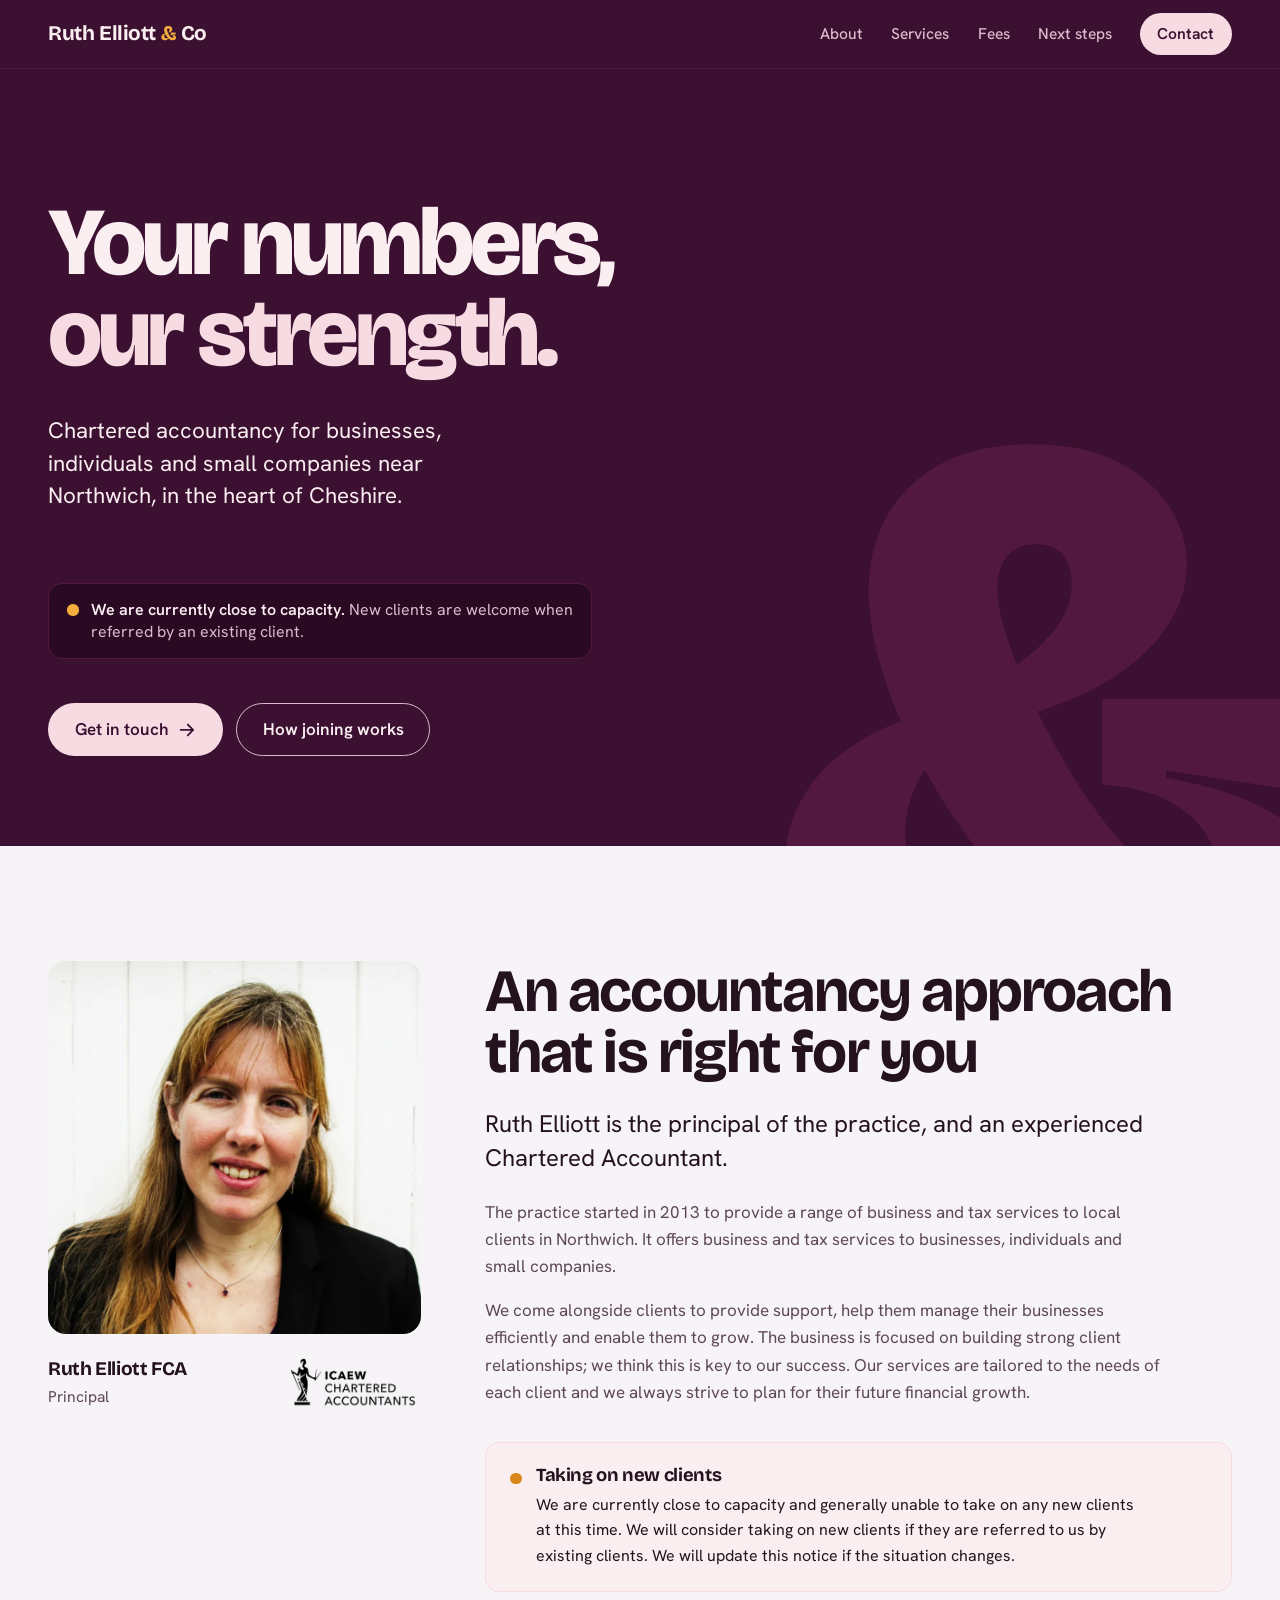
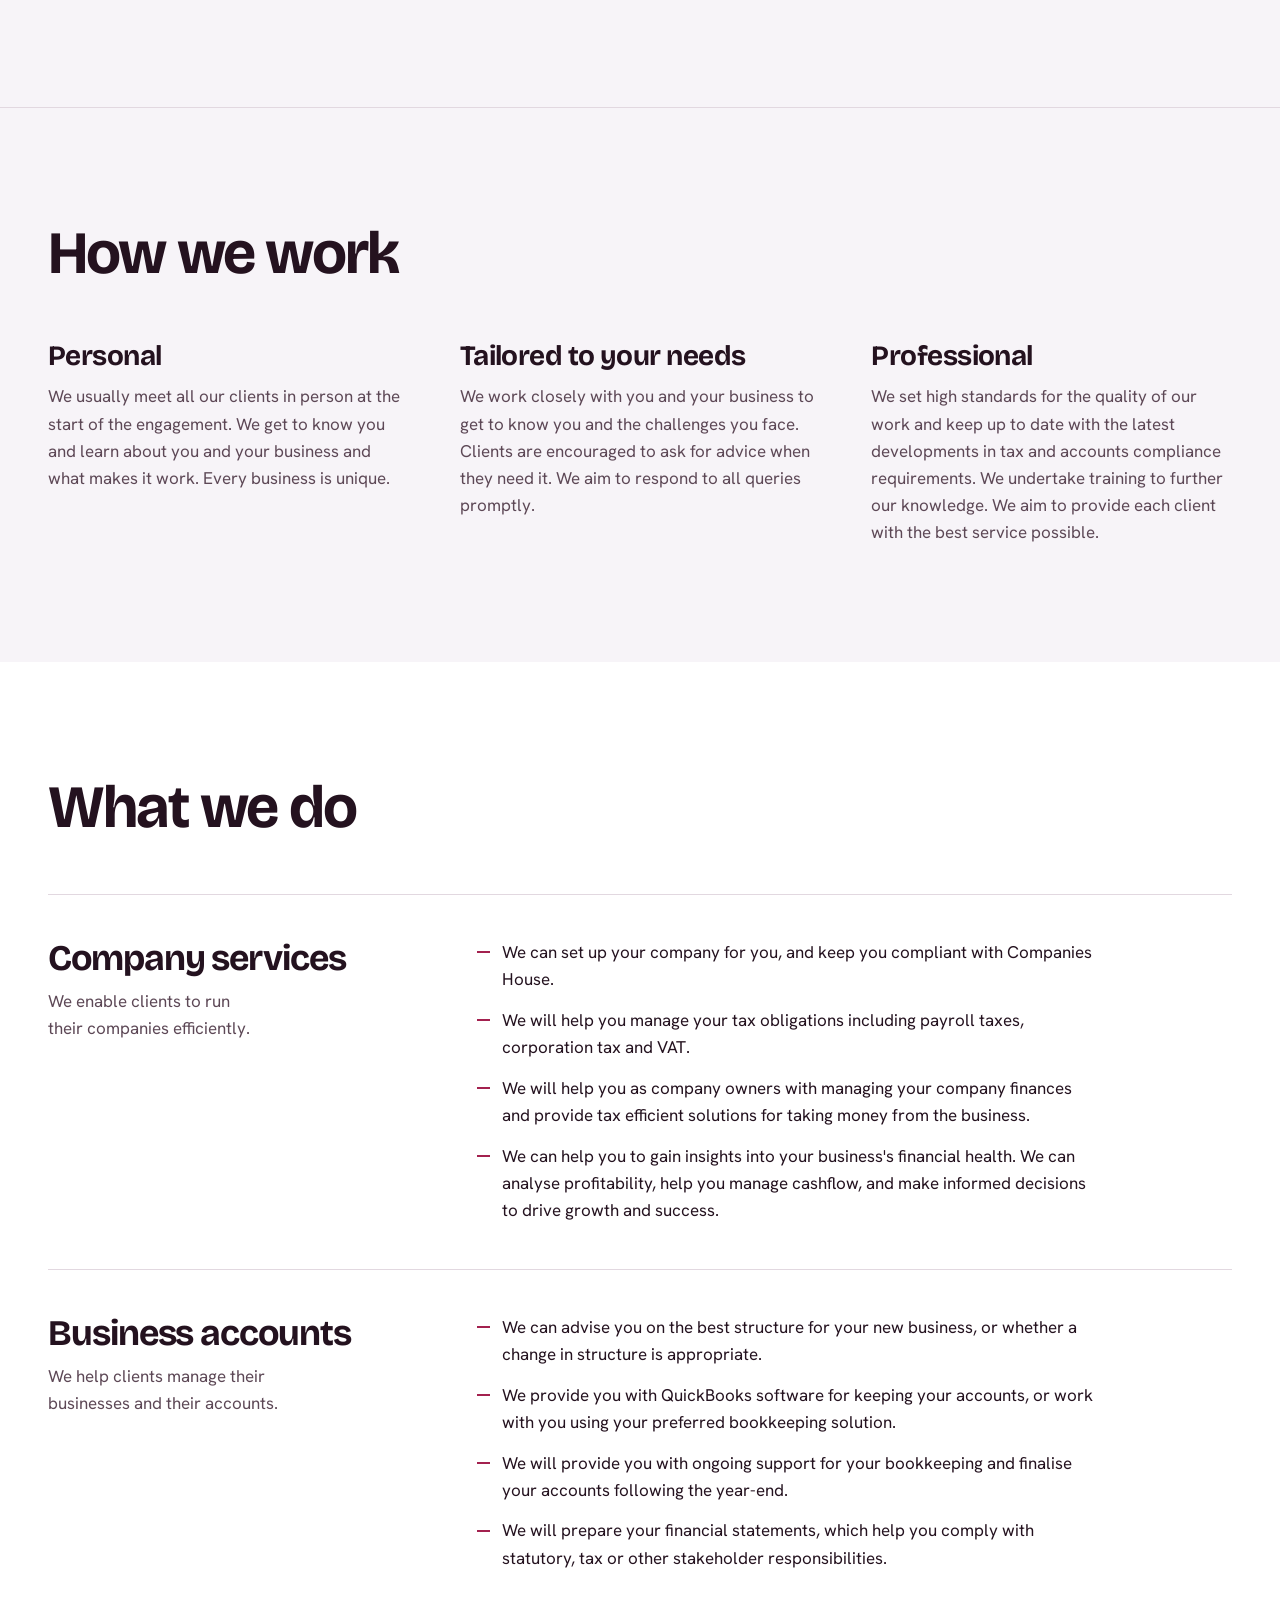
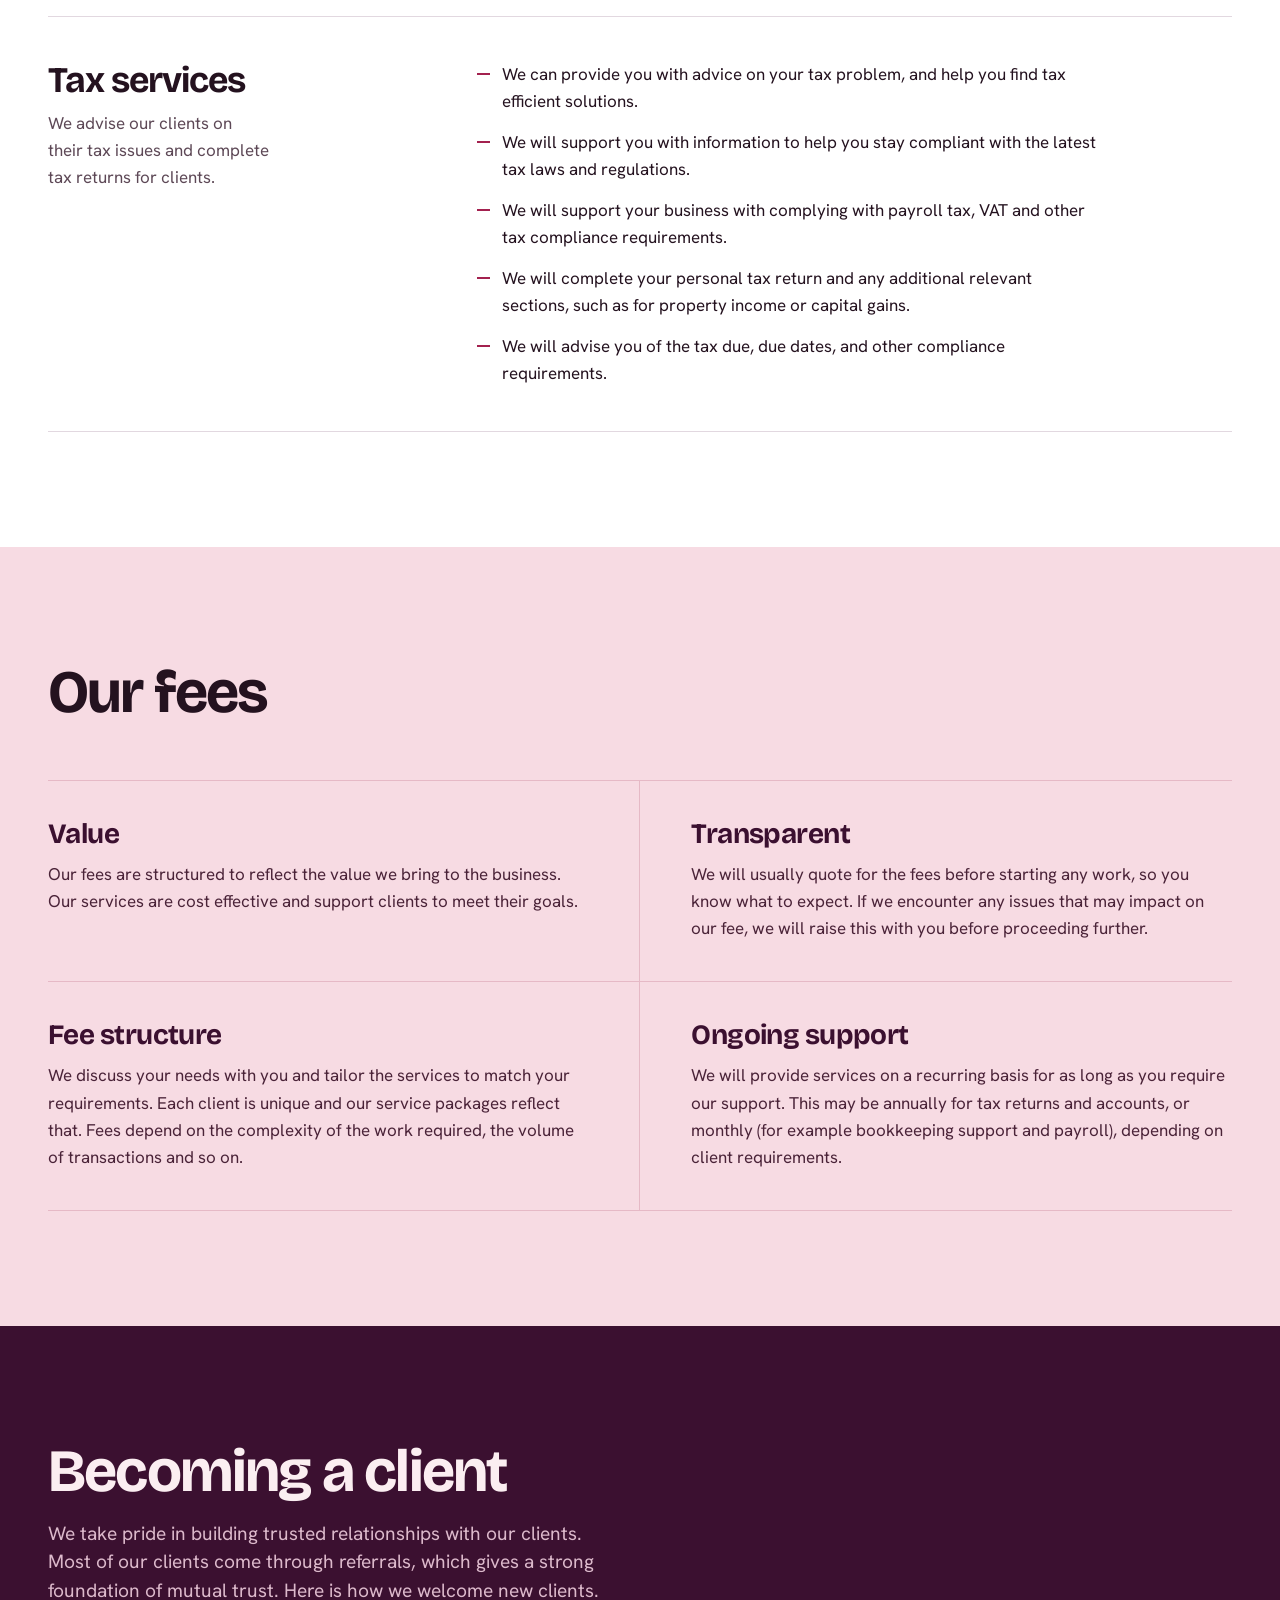
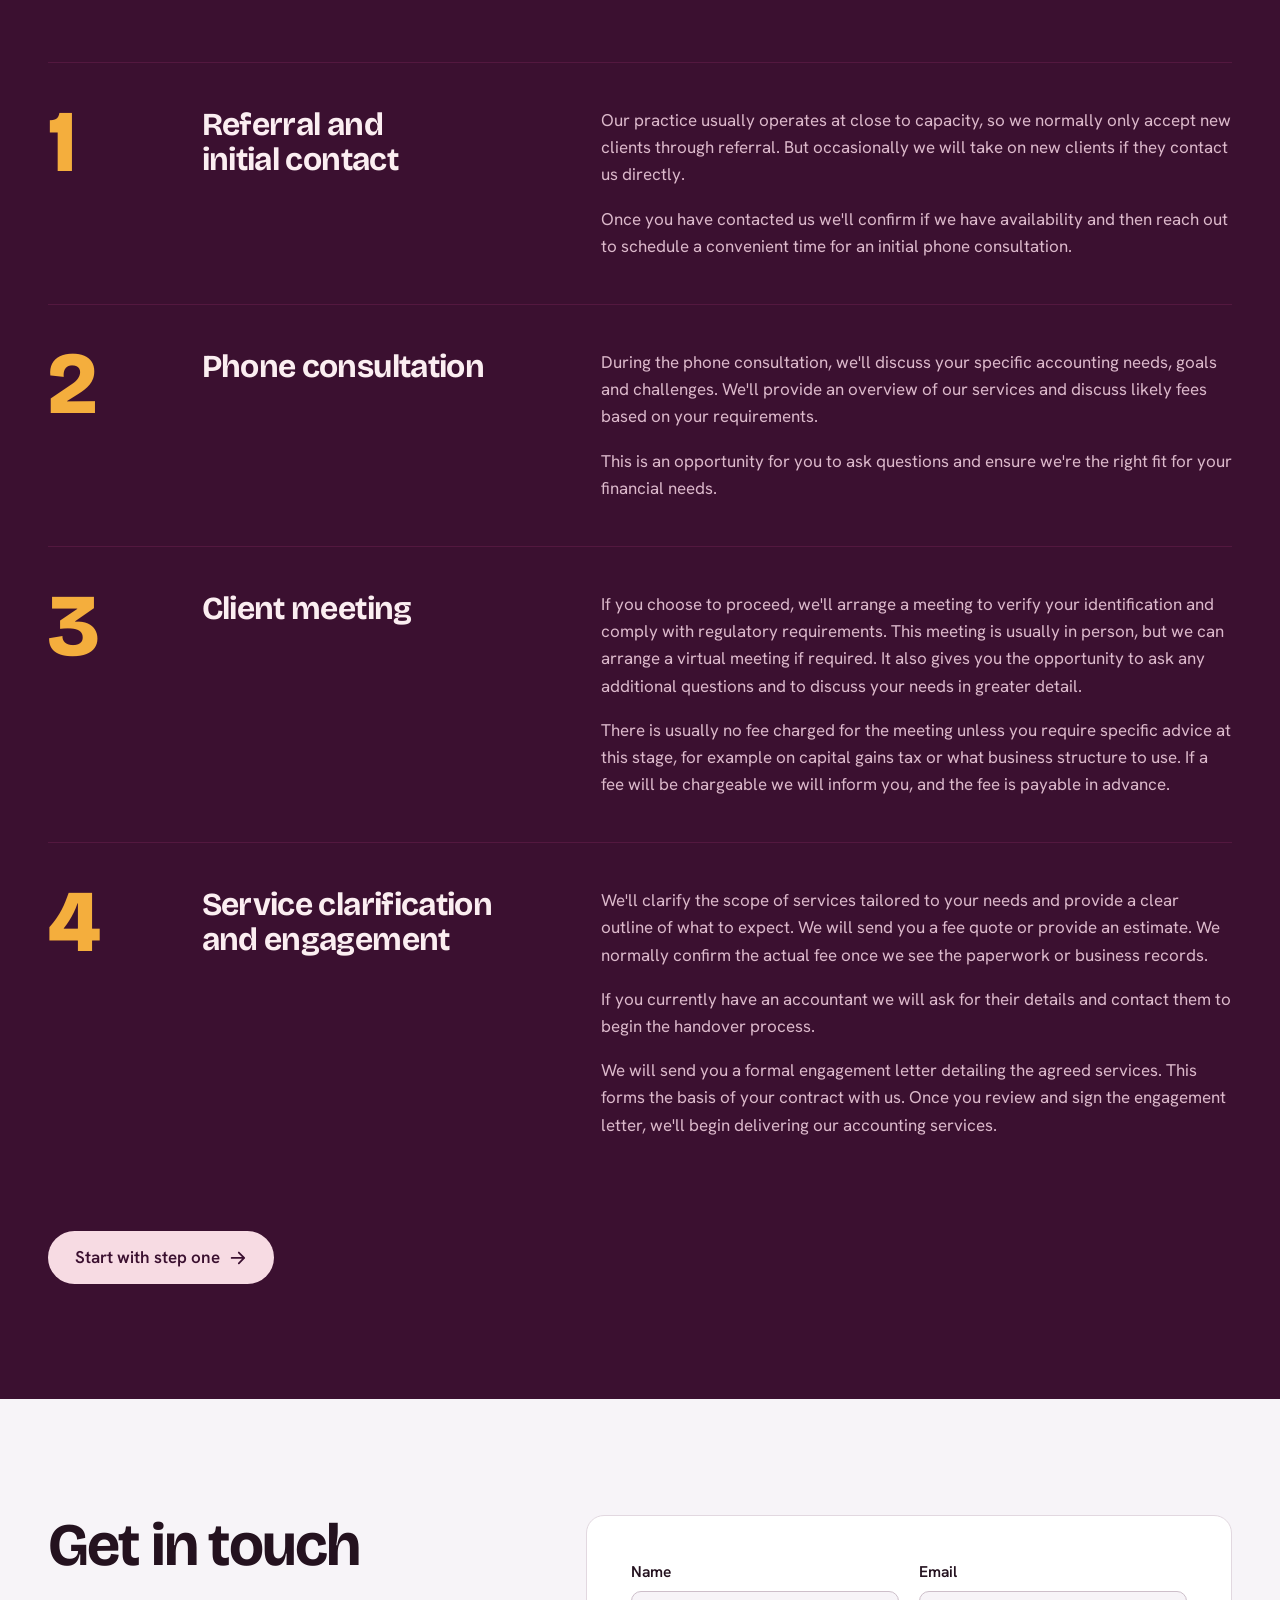
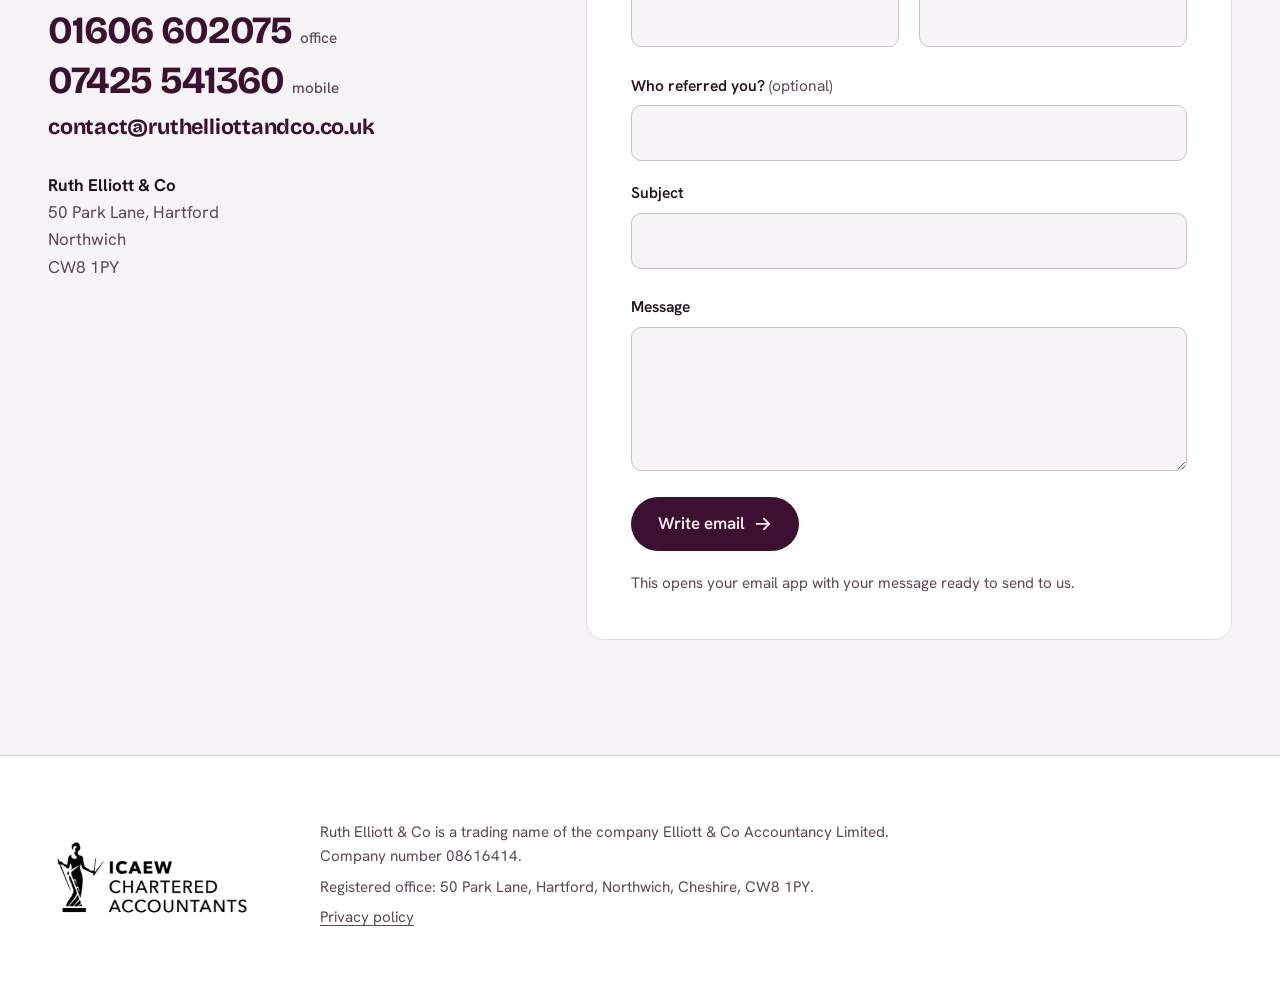
==== index.html @ 99250c60 "Ruth Elliott & Co site redesign preview Co-Authored-By: Claude Fable 5.2 <noreply@anthropic.com>" ====
<!doctype html>
<html lang="en-GB">
<head>
  <meta charset="utf-8">
  <meta name="viewport" content="width=device-width, initial-scale=1">
  <title>Ruth Elliott &amp; Co | Chartered Accountants, Northwich, Cheshire</title>
  <meta name="description" content="Ruth Elliott & Co is a chartered accountancy practice near Northwich, Cheshire, offering business and tax services to businesses, individuals and small companies. New clients by referral.">
  <meta name="theme-color" content="#3b1030">
  <!-- Preview only: remove this line when the site goes live on Ruth's own domain -->
  <meta name="robots" content="noindex, nofollow">
  <link rel="preconnect" href="https://fonts.googleapis.com">
  <link rel="preconnect" href="https://fonts.gstatic.com" crossorigin>
  <link href="https://fonts.googleapis.com/css2?family=Bricolage+Grotesque:opsz,wght@12..96,600..800&family=Hanken+Grotesk:wght@400;500;600&display=swap" rel="stylesheet">
  <link rel="stylesheet" href="styles.css">
  <script>document.documentElement.classList.add('js')</script>
</head>
<body>
<!--
THESIS: A calm, current professional site whose character is type and one colour. The ampersand in "Ruth Elliott & Co" is the mark: Ruth alongside the client. Refuses the navy stock-photo accountant template and its icon cards.
OWN-WORLD: Damson fields (#3b1030) owning whole regions, blush (#f7dbe3) and lilac-white grounds, amber only for the capacity status and step numerals. Bricolage Grotesque display set tight and large, Hanken Grotesk body, hairline rules, pill buttons, no cards.
STORY: A referred visitor sees a real, qualified person, learns the practice is near capacity and takes referrals, understands services, fees and the four joining steps, then gets in touch.
FIRST VIEWPORT: Full-bleed damson. "Your numbers, our strength." at up to 6rem top-left, a giant tonal ampersand bleeding off bottom-right, one-line description, amber-dot capacity status, then "Get in touch" and "How joining works".
FORM: User-pinned steer ("too conceptual": clean, calm, modern) overrides the roll; seed key a0536b88.
FINISH: unreviewed and undocumented is unfinished; this build ends with the finish review, the verdict, and DESIGN.md
-->
<a class="skip" href="#main">Skip to content</a>

<header class="site-header on-damson">
  <div class="wrap">
    <a class="wordmark" href="#top" aria-label="Ruth Elliott and Co, home">Ruth Elliott <span>&amp;</span> Co</a>
    <nav class="nav" aria-label="Main">
      <a href="#about">About</a>
      <a href="#services">Services</a>
      <a href="#fees">Fees</a>
      <a href="#next-steps">Next steps</a>
      <a class="nav-cta" href="#contact">Contact</a>
    </nav>
    <details class="menu">
      <summary>Menu</summary>
      <nav aria-label="Main, mobile">
        <a href="#about">About</a>
        <a href="#services">Services</a>
        <a href="#fees">Fees</a>
        <a href="#next-steps">Next steps</a>
        <a href="#contact">Contact</a>
      </nav>
    </details>
  </div>
</header>

<main id="main">

  <section class="hero on-damson" id="top">
    <div class="hero-amp" aria-hidden="true">&amp;</div>
    <div class="wrap">
      <h1><span>Your numbers,</span><span class="strong">our strength.</span></h1>
      <p class="hero-lede">Chartered accountancy for businesses, individuals and small companies near Northwich, in the heart of Cheshire.</p>
      <p class="status">
        <span class="status-dot" aria-hidden="true"></span>
        <span><strong>We are currently close to capacity.</strong> <span class="more">New clients are welcome when referred by an existing client.</span></span>
      </p>
      <div class="actions">
        <a class="btn btn-light" href="#contact">Get in touch
          <svg viewBox="0 0 20 20" fill="none" stroke="currentColor" stroke-width="2" stroke-linecap="round" stroke-linejoin="round" aria-hidden="true"><path d="M3 10h14M11 4l6 6-6 6"/></svg>
        </a>
        <a class="btn btn-ghost" href="#next-steps">How joining works</a>
      </div>
    </div>
  </section>

  <section class="section" id="about">
    <div class="wrap about-grid">
      <figure class="portrait reveal">
        <img src="assets/ruth-elliott.webp" width="900" height="845" alt="Ruth Elliott, principal of the practice">
        <figcaption>
          <span><strong>Ruth Elliott FCA</strong><br>Principal</span>
          <img src="assets/icaew-chartered-accountants.webp" width="600" height="280" alt="ICAEW Chartered Accountants">
        </figcaption>
      </figure>
      <div class="about-copy reveal">
        <h2>An accountancy approach that is right for you</h2>
        <p class="lead">Ruth Elliott is the principal of the practice, and an experienced Chartered Accountant.</p>
        <p>The practice started in 2013 to provide a range of business and tax services to local clients in Northwich. It offers business and tax services to businesses, individuals and small companies.</p>
        <p>We come alongside clients to provide support, help them manage their businesses efficiently and enable them to grow. The business is focused on building strong client relationships; we think this is key to our success. Our services are tailored to the needs of each client and we always strive to plan for their future financial growth.</p>
        <div class="notice">
          <span class="status-dot" aria-hidden="true"></span>
          <div>
            <h3>Taking on new clients</h3>
            <p>We are currently close to capacity and generally unable to take on any new clients at this time. We will consider taking on new clients if they are referred to us by existing clients. We will update this notice if the situation changes.</p>
          </div>
        </div>
      </div>
    </div>
  </section>

  <section class="section approach" id="approach">
    <div class="wrap">
      <div class="section-head reveal"><h2>How we work</h2></div>
      <div class="thirds">
        <div class="reveal">
          <h3>Personal</h3>
          <p>We usually meet all our clients in person at the start of the engagement. We get to know you and learn about you and your business and what makes it work. Every business is unique.</p>
        </div>
        <div class="reveal">
          <h3>Tailored to your needs</h3>
          <p>We work closely with you and your business to get to know you and the challenges you face. Clients are encouraged to ask for advice when they need it. We aim to respond to all queries promptly.</p>
        </div>
        <div class="reveal">
          <h3>Professional</h3>
          <p>We set high standards for the quality of our work and keep up to date with the latest developments in tax and accounts compliance requirements. We undertake training to further our knowledge. We aim to provide each client with the best service possible.</p>
        </div>
      </div>
    </div>
  </section>

  <section class="section services" id="services">
    <div class="wrap">
      <div class="section-head reveal"><h2>What we do</h2></div>

      <article class="service reveal">
        <div>
          <h3>Company services</h3>
          <p class="sum">We enable clients to run their companies efficiently.</p>
        </div>
        <ul>
          <li>We can set up your company for you, and keep you compliant with Companies House.</li>
          <li>We will help you manage your tax obligations including payroll taxes, corporation tax and VAT.</li>
          <li>We will help you as company owners with managing your company finances and provide tax efficient solutions for taking money from the business.</li>
          <li>We can help you to gain insights into your business's financial health. We can analyse profitability, help you manage cashflow, and make informed decisions to drive growth and success.</li>
        </ul>
      </article>

      <article class="service reveal">
        <div>
          <h3>Business accounts</h3>
          <p class="sum">We help clients manage their businesses and their accounts.</p>
        </div>
        <ul>
          <li>We can advise you on the best structure for your new business, or whether a change in structure is appropriate.</li>
          <li>We provide you with QuickBooks software for keeping your accounts, or work with you using your preferred bookkeeping solution.</li>
          <li>We will provide you with ongoing support for your bookkeeping and finalise your accounts following the year-end.</li>
          <li>We will prepare your financial statements, which help you comply with statutory, tax or other stakeholder responsibilities.</li>
        </ul>
      </article>

      <article class="service reveal">
        <div>
          <h3>Tax services</h3>
          <p class="sum">We advise our clients on their tax issues and complete tax returns for clients.</p>
        </div>
        <ul>
          <li>We can provide you with advice on your tax problem, and help you find tax efficient solutions.</li>
          <li>We will support you with information to help you stay compliant with the latest tax laws and regulations.</li>
          <li>We will support your business with complying with payroll tax, VAT and other tax compliance requirements.</li>
          <li>We will complete your personal tax return and any additional relevant sections, such as for property income or capital gains.</li>
          <li>We will advise you of the tax due, due dates, and other compliance requirements.</li>
        </ul>
      </article>
    </div>
  </section>

  <section class="section fees" id="fees">
    <div class="wrap">
      <div class="section-head reveal">
        <h2>Our fees</h2>
      </div>
      <div class="quads">
        <div class="reveal">
          <h3>Value</h3>
          <p>Our fees are structured to reflect the value we bring to the business. Our services are cost effective and support clients to meet their goals.</p>
        </div>
        <div class="reveal">
          <h3>Transparent</h3>
          <p>We will usually quote for the fees before starting any work, so you know what to expect. If we encounter any issues that may impact on our fee, we will raise this with you before proceeding further.</p>
        </div>
        <div class="reveal">
          <h3>Fee structure</h3>
          <p>We discuss your needs with you and tailor the services to match your requirements. Each client is unique and our service packages reflect that. Fees depend on the complexity of the work required, the volume of transactions and so on.</p>
        </div>
        <div class="reveal">
          <h3>Ongoing support</h3>
          <p>We will provide services on a recurring basis for as long as you require our support. This may be annually for tax returns and accounts, or monthly (for example bookkeeping support and payroll), depending on client requirements.</p>
        </div>
      </div>
    </div>
  </section>

  <section class="section steps on-damson" id="next-steps">
    <div class="wrap">
      <div class="section-head reveal">
        <h2>Becoming a client</h2>
        <p>We take pride in building trusted relationships with our clients. Most of our clients come through referrals, which gives a strong foundation of mutual trust. Here is how we welcome new clients.</p>
      </div>
      <ol class="step-list">
        <li class="reveal">
          <div><h3>Referral and initial contact</h3></div>
          <div>
            <p>Our practice usually operates at close to capacity, so we normally only accept new clients through referral. But occasionally we will take on new clients if they contact us directly.</p>
            <p>Once you have contacted us we'll confirm if we have availability and then reach out to schedule a convenient time for an initial phone consultation.</p>
          </div>
        </li>
        <li class="reveal">
          <div><h3>Phone consultation</h3></div>
          <div>
            <p>During the phone consultation, we'll discuss your specific accounting needs, goals and challenges. We'll provide an overview of our services and discuss likely fees based on your requirements.</p>
            <p>This is an opportunity for you to ask questions and ensure we're the right fit for your financial needs.</p>
          </div>
        </li>
        <li class="reveal">
          <div><h3>Client meeting</h3></div>
          <div>
            <p>If you choose to proceed, we'll arrange a meeting to verify your identification and comply with regulatory requirements. This meeting is usually in person, but we can arrange a virtual meeting if required. It also gives you the opportunity to ask any additional questions and to discuss your needs in greater detail.</p>
            <p>There is usually no fee charged for the meeting unless you require specific advice at this stage, for example on capital gains tax or what business structure to use. If a fee will be chargeable we will inform you, and the fee is payable in advance.</p>
          </div>
        </li>
        <li class="reveal">
          <div><h3>Service clarification and engagement</h3></div>
          <div>
            <p>We'll clarify the scope of services tailored to your needs and provide a clear outline of what to expect. We will send you a fee quote or provide an estimate. We normally confirm the actual fee once we see the paperwork or business records.</p>
            <p>If you currently have an accountant we will ask for their details and contact them to begin the handover process.</p>
            <p>We will send you a formal engagement letter detailing the agreed services. This forms the basis of your contract with us. Once you review and sign the engagement letter, we'll begin delivering our accounting services.</p>
          </div>
        </li>
      </ol>
      <div class="actions reveal">
        <a class="btn btn-light" href="#contact">Start with step one
          <svg viewBox="0 0 20 20" fill="none" stroke="currentColor" stroke-width="2" stroke-linecap="round" stroke-linejoin="round" aria-hidden="true"><path d="M3 10h14M11 4l6 6-6 6"/></svg>
        </a>
      </div>
    </div>
  </section>

  <section class="section" id="contact">
    <div class="wrap contact-grid">
      <div class="reveal">
        <h2>Get in touch</h2>
        <div class="contact-big">
          <a href="tel:+441606602075">01606 602075 <small>office</small></a>
          <a href="tel:+447425541360">07425 541360 <small>mobile</small></a>
          <a class="email" href="mailto:contact@ruthelliottandco.co.uk">contact@ruthelliottandco.co.uk</a>
        </div>
        <address>
          <strong>Ruth Elliott &amp; Co</strong><br>
          50 Park Lane, Hartford<br>
          Northwich<br>
          CW8 1PY
        </address>
      </div>

      <form class="reveal" id="enquiry" novalidate>
        <div class="row">
          <div class="field">
            <label for="name">Name</label>
            <input id="name" name="name" autocomplete="name" required aria-describedby="name-err">
            <span class="error" id="name-err" role="alert"></span>
          </div>
          <div class="field">
            <label for="email">Email</label>
            <input id="email" name="email" type="email" autocomplete="email" required aria-describedby="email-err">
            <span class="error" id="email-err" role="alert"></span>
          </div>
        </div>
        <div class="field">
          <label for="referrer">Who referred you? <span class="opt">(optional)</span></label>
          <input id="referrer" name="referrer">
        </div>
        <div class="field">
          <label for="subject">Subject</label>
          <input id="subject" name="subject" required aria-describedby="subject-err">
          <span class="error" id="subject-err" role="alert"></span>
        </div>
        <div class="field">
          <label for="message">Message</label>
          <textarea id="message" name="message" required aria-describedby="message-err"></textarea>
          <span class="error" id="message-err" role="alert"></span>
        </div>
        <button class="btn btn-dark" type="submit">Write email
          <svg viewBox="0 0 20 20" fill="none" stroke="currentColor" stroke-width="2" stroke-linecap="round" stroke-linejoin="round" aria-hidden="true"><path d="M3 10h14M11 4l6 6-6 6"/></svg>
        </button>
        <p class="form-note" id="form-note">This opens your email app with your message ready to send to us.</p>
      </form>
    </div>
  </section>

</main>

<footer class="site-footer">
  <div class="wrap">
    <img src="assets/icaew-chartered-accountants.webp" width="600" height="280" alt="ICAEW Chartered Accountants">
    <div>
      <p>Ruth Elliott &amp; Co is a trading name of the company Elliott &amp; Co Accountancy Limited. Company number 08616414.</p>
      <p>Registered office: 50 Park Lane, Hartford, Northwich, Cheshire, CW8 1PY.</p>
      <p><a href="privacy.html">Privacy policy</a></p>
    </div>
  </div>
</footer>

<script>
(function () {
  // Close the mobile menu after choosing a link
  var menu = document.querySelector('.menu');
  if (menu) menu.addEventListener('click', function (e) { if (e.target.tagName === 'A') menu.removeAttribute('open'); });

  // Reveal on scroll; content stays visible if this never runs
  var items = document.querySelectorAll('.reveal');
  if ('IntersectionObserver' in window) {
    var io = new IntersectionObserver(function (entries) {
      entries.forEach(function (en) { if (en.isIntersecting) { en.target.classList.add('in'); io.unobserve(en.target); } });
    }, { rootMargin: '0px 0px -8% 0px' });
    items.forEach(function (el) { io.observe(el); });
  } else {
    items.forEach(function (el) { el.classList.add('in'); });
  }

  // Enquiry form: validate, then hand over to the visitor's email app
  var form = document.getElementById('enquiry');
  var messages = {
    name: 'Please add your name.',
    email: 'Please add an email address we can reply to, like name@example.com.',
    subject: 'Please add a subject.',
    message: 'Please write a short message.'
  };
  form.addEventListener('submit', function (e) {
    e.preventDefault();
    var firstBad = null;
    Object.keys(messages).forEach(function (key) {
      var el = form.elements[key], err = document.getElementById(key + '-err');
      var ok = el.checkValidity() && el.value.trim() !== '';
      el.setAttribute('aria-invalid', ok ? 'false' : 'true');
      err.textContent = ok ? '' : messages[key];
      if (!ok && !firstBad) firstBad = el;
    });
    if (firstBad) { firstBad.focus(); return; }
    var f = form.elements;
    var body = f.message.value.trim() + '\n\n' + f.name.value.trim() + '\n' + f.email.value.trim() +
      (f.referrer.value.trim() ? '\nReferred by: ' + f.referrer.value.trim() : '');
    window.location.href = 'mailto:contact@ruthelliottandco.co.uk?subject=' +
      encodeURIComponent(f.subject.value.trim()) + '&body=' + encodeURIComponent(body);
    document.getElementById('form-note').textContent =
      'Your email app should now be open with the message ready. If nothing happened, email contact@ruthelliottandco.co.uk directly.';
  });
})();
</script>
</body>
</html>
---- styles.css ----
/* Ruth Elliott & Co — site styles */

:root {
  --damson: #3b1030;
  --damson-deep: #2a0a22;
  --damson-lift: #53183f;
  --garnet: #a3214f;
  --blush: #f7dbe3;
  --blush-soft: #fbeef1;
  --ground: #f7f4f8;
  --paper: #ffffff;
  --ink: #24121f;
  --ink-soft: #5d4856;
  --rule: #e2d8e0;
  --on-damson: #fbeef1;
  --on-damson-soft: #dcb9cb;
  --amber: #f4ae3d;

  --display: "Bricolage Grotesque", "Helvetica Neue", Arial, sans-serif;
  --body: "Hanken Grotesk", "Helvetica Neue", Arial, sans-serif;

  --wrap: 76rem;
  --gutter: clamp(1.25rem, 4vw, 3rem);
  --section: clamp(4.5rem, 9vw, 8rem);
  --ease: cubic-bezier(0.16, 1, 0.3, 1);
}

*, *::before, *::after { box-sizing: border-box; }

html { scroll-behavior: smooth; scroll-padding-top: 5rem; -webkit-text-size-adjust: 100%; }

body {
  margin: 0;
  background: var(--ground);
  color: var(--ink);
  font-family: var(--body);
  font-size: 1.0625rem;
  line-height: 1.6;
  -webkit-font-smoothing: antialiased;
}

img { max-width: 100%; height: auto; display: block; }

h1, h2, h3 {
  font-family: var(--display);
  font-weight: 700;
  line-height: 1.02;
  letter-spacing: -0.03em;
  margin: 0;
  text-wrap: balance;
}

h2 { font-size: clamp(2.25rem, 5vw, 3.75rem); }
h3 { font-size: clamp(1.35rem, 2.2vw, 1.75rem); letter-spacing: -0.02em; line-height: 1.1; }

p { margin: 0 0 1em; max-width: 68ch; }
p:last-child { margin-bottom: 0; }

a { color: inherit; text-decoration-thickness: 1px; text-underline-offset: 0.2em; }

:focus-visible { outline: 3px solid var(--garnet); outline-offset: 3px; border-radius: 4px; }
.on-damson :focus-visible { outline-color: var(--amber); }

.wrap { width: min(100% - 2 * var(--gutter), var(--wrap)); margin-inline: auto; }

.skip {
  position: absolute; left: 1rem; top: -4rem; z-index: 100;
  background: var(--paper); color: var(--ink); padding: 0.75rem 1rem; border-radius: 6px;
}
.skip:focus { top: 1rem; }

/* ---------- Header ---------- */

.site-header {
  position: sticky; top: 0; z-index: 50;
  background: var(--damson);
  color: var(--on-damson);
  border-bottom: 1px solid var(--damson-lift);
}
.site-header .wrap {
  display: flex; align-items: center; justify-content: space-between; gap: 1.5rem;
  min-height: 4.25rem;
}
.wordmark {
  font-family: var(--display); font-weight: 700; font-size: 1.3rem; letter-spacing: -0.02em;
  text-decoration: none; white-space: nowrap;
}
.wordmark span { color: var(--amber); }

.nav { display: flex; align-items: center; gap: clamp(1rem, 2.2vw, 2rem); }
.nav a { text-decoration: none; font-size: 0.975rem; font-weight: 500; color: var(--on-damson-soft); transition: color 0.2s; }
.nav a:hover { color: var(--on-damson); }
.nav .nav-cta {
  color: var(--damson); background: var(--blush); padding: 0.55rem 1.1rem; border-radius: 999px; font-weight: 600;
  transition: background 0.2s;
}
.nav .nav-cta:hover { background: var(--paper); color: var(--damson); }

.menu { display: none; }

@media (max-width: 52rem) {
  .nav { display: none; }
  .menu { display: block; }
  .menu summary {
    list-style: none; cursor: pointer; font-weight: 600; font-size: 0.975rem;
    padding: 0.55rem 1.1rem; border: 1px solid var(--on-damson-soft); border-radius: 999px;
  }
  .menu summary::-webkit-details-marker { display: none; }
  .menu[open] summary { background: var(--blush); color: var(--damson); border-color: var(--blush); }
  .menu nav {
    position: absolute; left: 0; right: 0; top: 100%;
    background: var(--damson); border-bottom: 1px solid var(--damson-lift);
    padding: 0.5rem var(--gutter) 1.5rem; display: grid;
  }
  .menu nav a {
    text-decoration: none; padding: 0.9rem 0; font-family: var(--display); font-size: 1.5rem; font-weight: 600;
    letter-spacing: -0.02em; border-bottom: 1px solid var(--damson-lift);
  }
}

/* ---------- Hero ---------- */

.hero {
  position: relative; overflow: hidden;
  background: var(--damson); color: var(--on-damson);
  padding: clamp(4rem, 10vw, 8.5rem) 0 clamp(3.5rem, 7vw, 6rem);
}
.hero .wrap { position: relative; z-index: 1; }

.hero-amp {
  position: absolute; z-index: 0; right: -0.06em; bottom: -0.34em;
  font-family: var(--display); font-weight: 800; line-height: 1;
  font-size: clamp(22rem, 62vw, 58rem);
  color: var(--damson-lift);
  user-select: none; pointer-events: none;
}

.hero h1 {
  font-size: clamp(3.1rem, 9.2vw, 6rem);
  font-weight: 800; letter-spacing: -0.04em; line-height: 0.95;
  max-width: 11ch;
}
.hero h1 span { display: block; }
.hero h1 .strong { color: var(--blush); }

.hero-lede {
  margin-top: clamp(1.5rem, 3vw, 2.25rem);
  font-size: clamp(1.15rem, 1.8vw, 1.4rem); line-height: 1.45;
  max-width: 36ch; color: var(--on-damson);
}

.status {
  display: inline-flex; align-items: flex-start; gap: 0.75rem;
  margin-top: clamp(2rem, 4vw, 3rem);
  padding: 0.9rem 1.15rem;
  background: var(--damson-deep); border: 1px solid var(--damson-lift); border-radius: 14px;
  font-size: 1rem; line-height: 1.4; max-width: 34rem;
}
.status-dot {
  flex: none; width: 0.7rem; height: 0.7rem; margin-top: 0.36rem; border-radius: 50%;
  background: var(--amber);
}
.status strong { font-weight: 600; }
.status span.more { color: var(--on-damson-soft); }

.actions { display: flex; flex-wrap: wrap; gap: 0.85rem; margin-top: 1.75rem; }

.btn {
  display: inline-flex; align-items: center; gap: 0.6rem;
  font: 600 1.0625rem/1 var(--body);
  padding: 1.05rem 1.6rem; border-radius: 999px; border: 1px solid transparent;
  text-decoration: none; cursor: pointer;
  transition: background 0.2s, color 0.2s, border-color 0.2s, transform 0.3s var(--ease);
}
.btn svg { width: 1.05em; height: 1.05em; transition: transform 0.3s var(--ease); }
.btn:hover svg { transform: translateX(4px); }
.btn:active { transform: scale(0.98); }
.btn-light { background: var(--blush); color: var(--damson); }
.btn-light:hover { background: var(--paper); }
.btn-ghost { border-color: var(--on-damson-soft); color: var(--on-damson); }
.btn-ghost:hover { border-color: var(--on-damson); background: var(--damson-lift); }
.btn-dark { background: var(--damson); color: var(--on-damson); }
.btn-dark:hover { background: var(--garnet); }

/* Hero entrance: one authored moment */
@media (prefers-reduced-motion: no-preference) {
  .hero h1 span { animation: rise 0.9s var(--ease) both; }
  .hero h1 span:nth-child(2) { animation-delay: 0.09s; }
  .hero-amp { animation: amp 1.6s var(--ease) both; }
  .hero-lede, .status, .actions { animation: fade 0.9s var(--ease) 0.3s both; }
}
@keyframes rise { from { clip-path: inset(0 0 100% 0); transform: translateY(0.35em); } to { clip-path: inset(-10% 0 -10% 0); transform: none; } }
@keyframes amp { from { transform: translateX(8%) rotate(4deg); opacity: 0; } to { transform: none; opacity: 1; } }
@keyframes fade { from { opacity: 0; transform: translateY(0.6rem); } to { opacity: 1; transform: none; } }

/* ---------- Sections ---------- */

.section { padding: var(--section) 0; }
.section-head { margin-bottom: clamp(2rem, 4.5vw, 3.5rem); }
.section-head p { margin-top: 1.1rem; font-size: 1.2rem; line-height: 1.5; color: var(--ink-soft); max-width: 52ch; }

/* About */
.about-grid {
  display: grid; gap: clamp(2rem, 5vw, 5rem); align-items: start;
  grid-template-columns: minmax(0, 4fr) minmax(0, 8fr);
}
.portrait { position: relative; margin: 0; }
.portrait img {
  width: 100%; aspect-ratio: 1 / 1; object-fit: cover; object-position: 50% 0;
  border-radius: 18px;
}
.portrait figcaption {
  display: flex; align-items: center; justify-content: space-between; gap: 1rem;
  margin-top: 1rem; font-size: 0.975rem; color: var(--ink-soft);
}
.portrait figcaption strong { color: var(--ink); font-family: var(--display); font-size: 1.2rem; letter-spacing: -0.02em; }
.portrait figcaption img { width: 8.5rem; aspect-ratio: auto; border-radius: 0; mix-blend-mode: multiply; }

.about-copy h2 { margin-bottom: 1.5rem; }
.about-copy .lead { font-size: clamp(1.25rem, 2vw, 1.5rem); line-height: 1.4; color: var(--ink); }
.about-copy p { color: var(--ink-soft); }

.notice {
  margin-top: 2.25rem; padding: 1.4rem 1.5rem;
  background: var(--blush-soft); border: 1px solid var(--blush); border-radius: 14px;
  display: grid; grid-template-columns: auto 1fr; gap: 0.9rem;
}
.notice .status-dot { margin-top: 0.5rem; background: #d9861a; }
.notice h3 { font-size: 1.15rem; margin-bottom: 0.4rem; }
.notice p { color: var(--ink); font-size: 1rem; }

/* Approach */
.approach { border-top: 1px solid var(--rule); }
.thirds { display: grid; grid-template-columns: repeat(3, minmax(0, 1fr)); gap: clamp(1.75rem, 4vw, 3.5rem); }
.thirds h3 { margin-bottom: 0.75rem; }
.thirds p { color: var(--ink-soft); }

/* Services */
.services { background: var(--paper); }
.service {
  display: grid; grid-template-columns: minmax(0, 4fr) minmax(0, 8fr); gap: clamp(1rem, 4vw, 4rem);
  padding: clamp(1.75rem, 3.5vw, 2.75rem) 0; border-top: 1px solid var(--rule);
}
.service:last-child { border-bottom: 1px solid var(--rule); }
.service h3 { font-size: clamp(1.6rem, 3vw, 2.25rem); letter-spacing: -0.03em; }
.service .sum { margin-top: 0.6rem; color: var(--ink-soft); max-width: 30ch; text-wrap: balance; }
.service ul { list-style: none; margin: 0; padding: 0; display: grid; gap: 0.85rem; }
.service li { position: relative; padding-left: 1.6rem; max-width: 62ch; }
.service li::before {
  content: ""; position: absolute; left: 0; top: 0.72em; width: 0.8rem; height: 2px; background: var(--garnet);
}

/* Fees */
.fees { background: var(--blush); }
.fees .section-head p { color: var(--damson); }
.quads { display: grid; grid-template-columns: repeat(2, minmax(0, 1fr)); gap: 0; border-top: 1px solid #e6b9c6; }
.quads > div { padding: clamp(1.5rem, 3vw, 2.5rem) 0; border-bottom: 1px solid #e6b9c6; }
.quads > div:nth-child(odd) { padding-right: clamp(1.5rem, 4vw, 4rem); border-right: 1px solid #e6b9c6; }
.quads > div:nth-child(even) { padding-left: clamp(1.5rem, 4vw, 4rem); }
.quads h3 { margin-bottom: 0.7rem; color: var(--damson); }
.quads p { color: #4a2338; }

/* Steps */
.steps { background: var(--damson); color: var(--on-damson); }
.steps .section-head p { color: var(--on-damson-soft); }
.step-list { list-style: none; margin: 0; padding: 0; counter-reset: step; }
.step-list > li {
  counter-increment: step;
  display: grid; grid-template-columns: clamp(3.5rem, 9vw, 8rem) minmax(0, 4fr) minmax(0, 7fr); gap: clamp(1rem, 3vw, 3rem);
  padding: clamp(1.75rem, 3.5vw, 2.75rem) 0; border-top: 1px solid var(--damson-lift);
}
.step-list > li::before {
  content: counter(step);
  font-family: var(--display); font-weight: 800; font-size: clamp(3rem, 7vw, 5.5rem); line-height: 0.8;
  letter-spacing: -0.04em; color: var(--amber);
}
.step-list h3 { font-size: clamp(1.5rem, 2.6vw, 2rem); }
.step-list p { color: var(--on-damson-soft); }
.steps .actions { margin-top: clamp(2rem, 4vw, 3rem); }

/* Contact */
.contact-grid { display: grid; grid-template-columns: minmax(0, 5fr) minmax(0, 7fr); gap: clamp(2.5rem, 6vw, 6rem); }
.contact-big { display: grid; gap: 0.35rem; margin: 2rem 0; }
.contact-big a {
  font-family: var(--display); font-weight: 700; letter-spacing: -0.03em; line-height: 1.15;
  font-size: clamp(1.6rem, 3.2vw, 2.4rem); text-decoration: none; color: var(--damson);
  width: fit-content; background: linear-gradient(var(--garnet), var(--garnet)) 0 100% / 0 2px no-repeat;
  transition: background-size 0.4s var(--ease);
}
.contact-big a:hover { background-size: 100% 2px; }
.contact-big a.email { font-size: clamp(1.1rem, 1.9vw, 1.35rem); letter-spacing: -0.01em; margin-top: 0.5rem; overflow-wrap: anywhere; }
.contact-big small { font: 500 0.95rem/1.4 var(--body); color: var(--ink-soft); letter-spacing: 0; }
address { font-style: normal; color: var(--ink-soft); }
address strong { color: var(--ink); }

form { background: var(--paper); border: 1px solid var(--rule); border-radius: 18px; padding: clamp(1.5rem, 3.5vw, 2.75rem); display: grid; gap: 1.25rem; }
.field { display: grid; gap: 0.4rem; }
.row { display: grid; grid-template-columns: 1fr 1fr; gap: 1.25rem; }
label { font-weight: 600; font-size: 0.975rem; }
label .opt { font-weight: 400; color: var(--ink-soft); }
input, textarea {
  font: inherit; color: var(--ink); background: var(--ground);
  border: 1px solid #cdbfca; border-radius: 10px; padding: 0.85rem 1rem; width: 100%;
  transition: border-color 0.2s, background 0.2s;
}
textarea { min-height: 9rem; resize: vertical; }
input:hover, textarea:hover { border-color: var(--ink-soft); }
input:focus-visible, textarea:focus-visible { outline: 3px solid var(--garnet); outline-offset: 1px; background: var(--paper); }
input[aria-invalid="true"], textarea[aria-invalid="true"] { border-color: #b3261e; background: #fdf1f0; }
.error { color: #9c1c15; font-size: 0.92rem; min-height: 0; }
.form-note { font-size: 0.95rem; color: var(--ink-soft); }
form .btn { justify-self: start; }

/* Footer */
.site-footer { background: var(--paper); border-top: 1px solid var(--rule); padding: clamp(2.5rem, 5vw, 4rem) 0; font-size: 0.95rem; color: var(--ink-soft); }
.site-footer .wrap { display: grid; grid-template-columns: auto 1fr; gap: clamp(1.5rem, 5vw, 4rem); align-items: center; }
.site-footer img { width: 13rem; mix-blend-mode: multiply; }
.site-footer p { max-width: 70ch; margin-bottom: 0.4em; }

/* ---------- Scroll reveal (content visible by default) ---------- */
@media (prefers-reduced-motion: no-preference) {
  .js .reveal { opacity: 0; transform: translateY(1.25rem); transition: opacity 0.8s var(--ease), transform 0.8s var(--ease); }
  .js .reveal.in { opacity: 1; transform: none; }
}

/* ---------- Narrow screens ---------- */
@media (max-width: 52rem) {
  .about-grid, .contact-grid, .service, .thirds { grid-template-columns: 1fr; }
  .portrait { max-width: 17rem; }
  .service .sum { max-width: none; }
  .quads { grid-template-columns: 1fr; }
  .quads > div:nth-child(odd) { padding-right: 0; border-right: 0; }
  .quads > div:nth-child(even) { padding-left: 0; }
  .step-list > li { grid-template-columns: 3.25rem 1fr; }
  .step-list > li > div:last-child { grid-column: 2; }
  .row { grid-template-columns: 1fr; }
  .site-footer .wrap { grid-template-columns: 1fr; }
  .hero-amp { font-size: 30rem; right: -0.18em; bottom: -0.3em; opacity: 0.7; }
  .btn { padding: 1rem 1.35rem; }
}

@media (prefers-reduced-motion: reduce) {
  html { scroll-behavior: auto; }
}
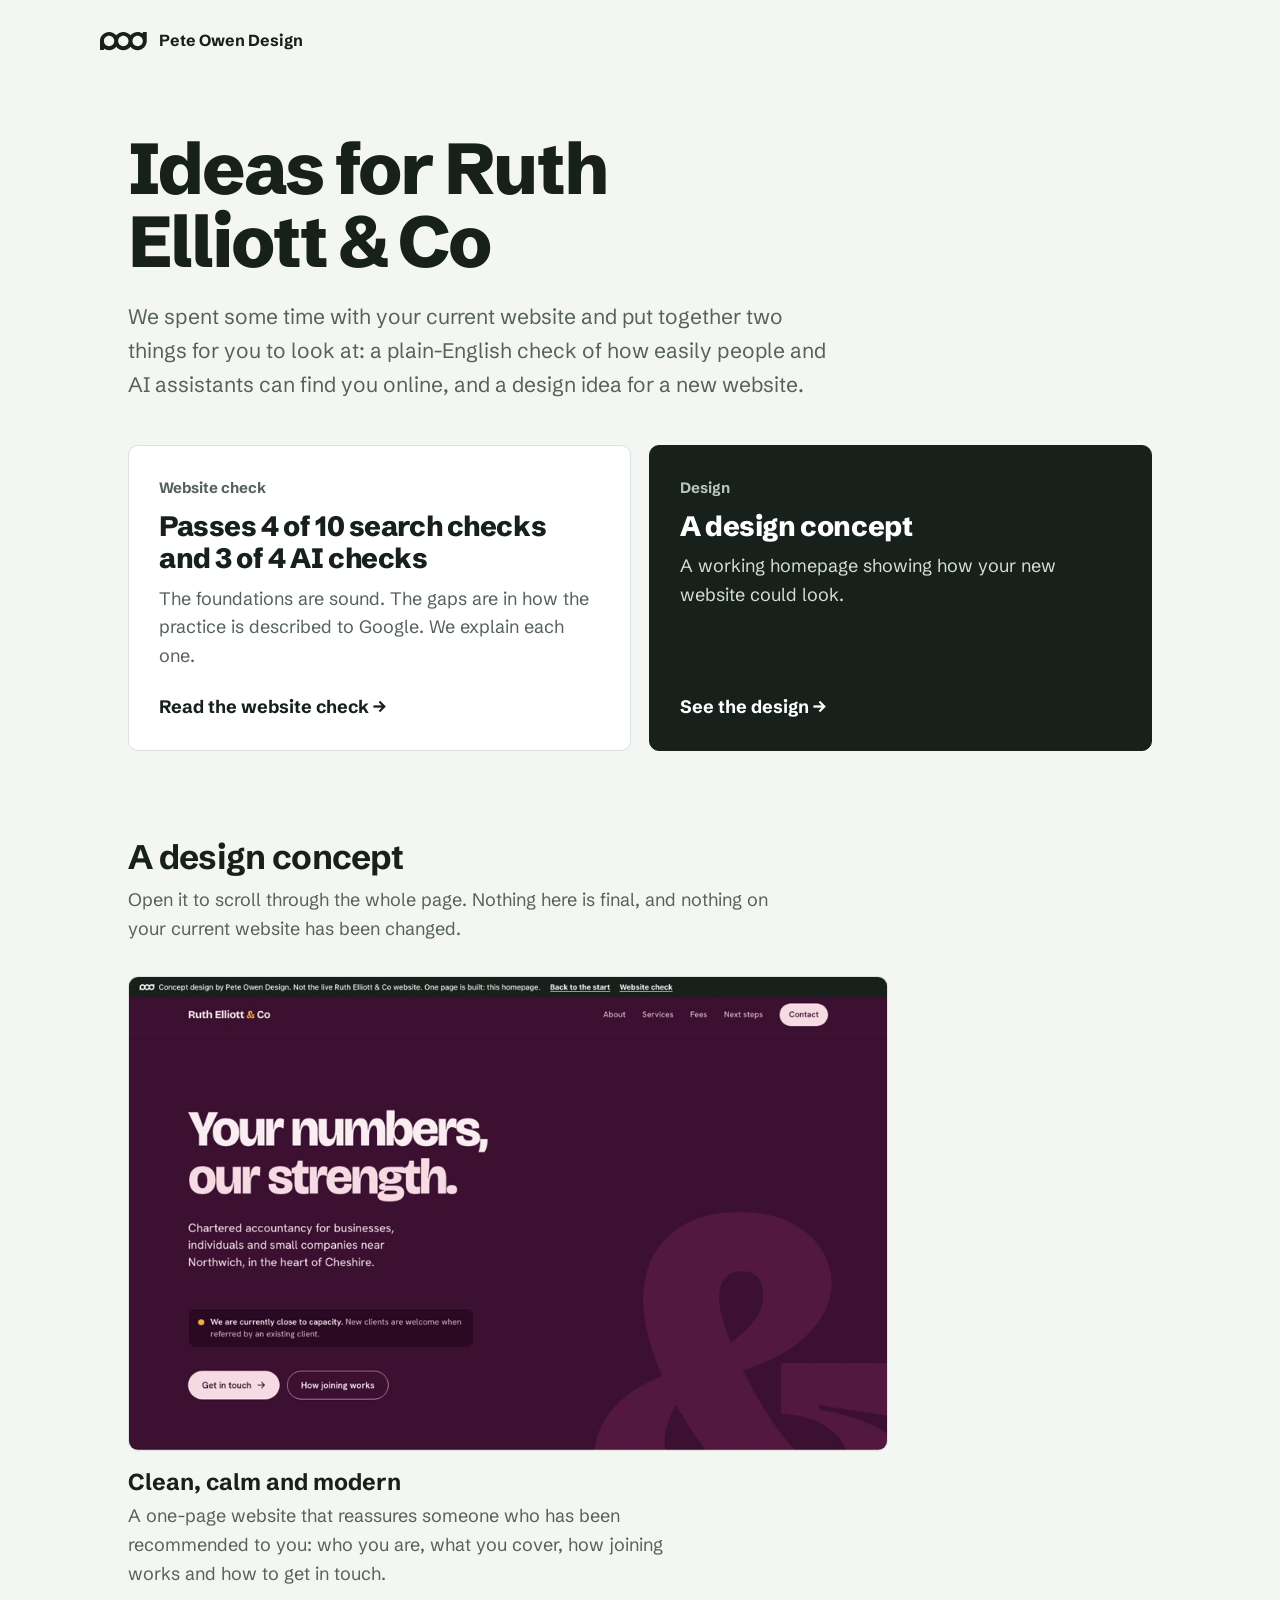
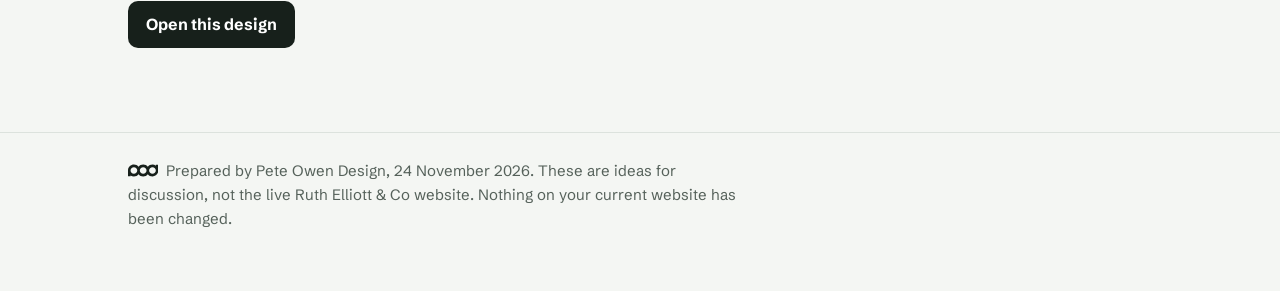
==== commit 4bfe0763: "Add intro page, website check and concept bar The concept homepage moves to design.html; index.html " ====
--- a/index.html
+++ b/index.html
@@ -1,345 +1,123 @@
 <!doctype html>
 <html lang="en-GB">
 <head>
-  <meta charset="utf-8">
-  <meta name="viewport" content="width=device-width, initial-scale=1">
-  <title>Ruth Elliott &amp; Co | Chartered Accountants, Northwich, Cheshire</title>
-  <meta name="description" content="Ruth Elliott & Co is a chartered accountancy practice near Northwich, Cheshire, offering business and tax services to businesses, individuals and small companies. New clients by referral.">
-  <meta name="theme-color" content="#3b1030">
-  <!-- Preview only: remove this line when the site goes live on Ruth's own domain -->
-  <meta name="robots" content="noindex, nofollow">
-  <link rel="preconnect" href="https://fonts.googleapis.com">
-  <link rel="preconnect" href="https://fonts.gstatic.com" crossorigin>
-  <link href="https://fonts.googleapis.com/css2?family=Bricolage+Grotesque:opsz,wght@12..96,600..800&family=Hanken+Grotesk:wght@400;500;600&display=swap" rel="stylesheet">
-  <link rel="stylesheet" href="styles.css">
-  <script>document.documentElement.classList.add('js')</script>
+<meta charset="utf-8">
+<meta name="viewport" content="width=device-width, initial-scale=1">
+<meta name="robots" content="noindex, nofollow">
+<title>Ruth Elliott &amp; Co: ideas from Pete Owen Design (concept)</title>
+<link rel="preconnect" href="https://fonts.googleapis.com">
+<link rel="preconnect" href="https://fonts.gstatic.com" crossorigin>
+<link href="https://fonts.googleapis.com/css2?family=Schibsted+Grotesk:wght@400;500;700;800&display=swap" rel="stylesheet">
+<style>
+  :root{--page:#F4F6F3;--card:#FFFFFF;--ink:#17201B;--soft:#55615A;--line:#DCE2DD;--r:10px}
+  *{box-sizing:border-box}
+  html{-webkit-text-size-adjust:100%}
+  body{margin:0;background:var(--page);color:var(--ink);font:400 18px/1.6 "Schibsted Grotesk",system-ui,sans-serif}
+  a{color:inherit}
+  .wrap{max-width:1080px;margin:0 auto;padding:0 28px}
+  .top{padding:28px 0 0}
+  .brand{display:inline-flex;align-items:center;gap:12px;font-weight:700;font-size:16px;text-decoration:none}
+  .brand .pod{height:20px;width:auto}
+  header{padding:72px 0 44px}
+  h1{font-size:clamp(38px,6.4vw,72px);line-height:1.02;letter-spacing:-.03em;font-weight:800;margin:0 0 22px;max-width:14ch}
+  .lede{font-size:21px;color:var(--soft);max-width:54ch;margin:0}
+  .routes{display:grid;grid-template-columns:1fr 1fr;gap:18px;margin:0 0 88px}
+  .routes.one{grid-template-columns:1fr;max-width:540px}
+  .route{display:flex;flex-direction:column;gap:10px;background:var(--card);border:1px solid var(--line);border-radius:var(--r);padding:30px 30px 28px;text-decoration:none;transition:transform .2s ease,border-color .2s ease}
+  .route:hover{transform:translateY(-2px);border-color:var(--ink)}
+  .route:active{transform:translateY(0)}
+  .route.dark{background:var(--ink);color:#fff;border-color:var(--ink)}
+  .kicker{font-size:15px;font-weight:700;color:var(--soft)}
+  .route.dark .kicker{color:#B9C4BD}
+  .route strong{font-size:28px;line-height:1.15;letter-spacing:-.015em;font-weight:800}
+  .rtext{color:var(--soft);max-width:44ch}
+  .route.dark .rtext{color:#D5DDD8}
+  .go{margin-top:auto;padding-top:12px;font-weight:700}
+  .go::after{content:" \2192"}
+  #designs{scroll-margin-top:24px;margin:0 0 72px}
+  h2{font-size:34px;line-height:1.1;letter-spacing:-.02em;margin:0 0 10px}
+  .sub{color:var(--soft);margin:0 0 32px;max-width:60ch}
+  .grid{display:grid;grid-template-columns:1fr 1fr;gap:40px 28px}
+  .grid.single{grid-template-columns:1fr;max-width:760px}
+  .design{display:flex;flex-direction:column}
+  .shot{display:block;border-radius:var(--r);overflow:hidden;border:1px solid var(--line);background:#E6EBE7;aspect-ratio:16/10}
+  .shot img{display:block;width:100%;height:100%;object-fit:cover;object-position:top;transition:transform .4s ease}
+  .shot:hover img{transform:scale(1.02)}
+  .dtext h3{font-size:23px;line-height:1.2;margin:18px 0 6px}
+  .dtext p{margin:0 0 12px;color:var(--soft);max-width:52ch}
+  .links{display:flex;flex-wrap:wrap;gap:10px;align-items:center}
+  .btn{display:inline-block;background:var(--ink);color:#fff;text-decoration:none;font-weight:700;font-size:16px;border-radius:var(--r);padding:11px 18px}
+  .btn:hover{background:#2B3A32}
+  .ghost{display:inline-block;text-decoration:none;font-weight:700;font-size:16px;border:1.5px solid var(--ink);border-radius:var(--r);padding:10px 17px}
+  .ghost:hover{background:var(--card)}
+  .ideas{margin:0 0 72px}
+  .idea-list{display:grid;grid-template-columns:repeat(2,1fr);gap:16px}
+  .idea{background:var(--card);border:1px solid var(--line);border-radius:var(--r);padding:24px 26px}
+  .idea h3{font-size:20px;line-height:1.25;margin:0 0 6px}
+  .idea p{margin:0;color:var(--soft);font-size:16px}
+  @media (max-width:760px){.idea-list{grid-template-columns:1fr}}
+  footer{border-top:1px solid var(--line);padding:26px 0 52px;font-size:15px;color:var(--soft)}
+  footer p{margin:0 0 8px;max-width:70ch}
+  footer .pod{height:13px;width:auto;vertical-align:-1px;margin-right:8px;color:var(--ink)}
+  .contact{color:var(--ink);font-weight:500}
+  @media (prefers-reduced-motion:reduce){.route,.shot img{transition:none}.route:hover{transform:none}.shot:hover img{transform:none}}
+  @media (max-width:760px){
+    body{font-size:17px}
+    .wrap{padding:0 18px}
+    header{padding:44px 0 30px}
+    .routes,.grid{grid-template-columns:1fr}
+    .routes{margin-bottom:60px}
+    .route{padding:24px 22px}
+    .route strong{font-size:24px}
+    h2{font-size:28px}
+  }
+</style>
 </head>
 <body>
-<!--
-THESIS: A calm, current professional site whose character is type and one colour. The ampersand in "Ruth Elliott & Co" is the mark: Ruth alongside the client. Refuses the navy stock-photo accountant template and its icon cards.
-OWN-WORLD: Damson fields (#3b1030) owning whole regions, blush (#f7dbe3) and lilac-white grounds, amber only for the capacity status and step numerals. Bricolage Grotesque display set tight and large, Hanken Grotesk body, hairline rules, pill buttons, no cards.
-STORY: A referred visitor sees a real, qualified person, learns the practice is near capacity and takes referrals, understands services, fees and the four joining steps, then gets in touch.
-FIRST VIEWPORT: Full-bleed damson. "Your numbers, our strength." at up to 6rem top-left, a giant tonal ampersand bleeding off bottom-right, one-line description, amber-dot capacity status, then "Get in touch" and "How joining works".
-FORM: User-pinned steer ("too conceptual": clean, calm, modern) overrides the roll; seed key a0536b88.
-FINISH: unreviewed and undocumented is unfinished; this build ends with the finish review, the verdict, and DESIGN.md
--->
-<a class="skip" href="#main">Skip to content</a>
 
-<header class="site-header on-damson">
-  <div class="wrap">
-    <a class="wordmark" href="#top" aria-label="Ruth Elliott and Co, home">Ruth Elliott <span>&amp;</span> Co</a>
-    <nav class="nav" aria-label="Main">
-      <a href="#about">About</a>
-      <a href="#services">Services</a>
-      <a href="#fees">Fees</a>
-      <a href="#next-steps">Next steps</a>
-      <a class="nav-cta" href="#contact">Contact</a>
-    </nav>
-    <details class="menu">
-      <summary>Menu</summary>
-      <nav aria-label="Main, mobile">
-        <a href="#about">About</a>
-        <a href="#services">Services</a>
-        <a href="#fees">Fees</a>
-        <a href="#next-steps">Next steps</a>
-        <a href="#contact">Contact</a>
-      </nav>
-    </details>
-  </div>
+<div class="wrap top"><a class="brand" href="index.html"><svg class="pod" viewBox="0 0 487.5 208.5" role="img" aria-label="Pete Owen Design logo"><path fill="currentColor" d="M487.5,10.6h-41.2v15.5c-15.3-10.6-33.9-16.8-53.8-16.8-30.1,0-57,14.1-74.4,36-17.4-21.9-44.3-36-74.4-36s-57,14.1-74.4,36c-17.4-21.9-44.3-36-74.4-36C44.8,9.4,3.8,48,0,96.9h-.3v100.3h41.2v-14.5c15.3,10.6,33.9,16.8,53.8,16.8,30.1,0,57-14.1,74.4-36,17.4,21.9,44.3,36,74.4,36s57-14.1,74.4-36c17.4,21.9,44.3,36,74.4,36,52.4,0,95.1-42.6,95.1-95.1s0-1.3,0-1.9h0V10.6h0ZM94.6,158.2c-29.7,0-53.8-24.2-53.8-53.8s24.2-53.8,53.8-53.8,53.8,24.2,53.8,53.8-24.2,53.8-53.8,53.8ZM243.5,158.2c-29.7,0-53.8-24.2-53.8-53.8s24.2-53.8,53.8-53.8,53.8,24.2,53.8,53.8-24.2,53.8-53.8,53.8ZM392.4,158.2c-29.7,0-53.8-24.2-53.8-53.8s24.2-53.8,53.8-53.8,53.8,24.2,53.8,53.8-24.2,53.8-53.8,53.8Z"/></svg>Pete Owen Design</a></div>
+
+<div class="wrap">
+<header>
+  <h1>Ideas for Ruth Elliott &amp; Co</h1>
+  <p class="lede">We spent some time with your current website and put together two things for you to look at: a plain-English check of how easily people and AI assistants can find you online, and a design idea for a new website.</p>
 </header>
 
-<main id="main">
+<div class="routes two">
+    <a class="route" href="search-check.html">
+      <span class="kicker">Website check</span>
+      <strong>Passes 4 of 10 search checks and 3 of 4 AI checks</strong>
+      <span class="rtext">The foundations are sound. The gaps are in how the practice is described to Google. We explain each one.</span>
+      <span class="go">Read the website check</span>
+    </a>
+    <a class="route dark" href="#designs">
+      <span class="kicker">Design</span>
+      <strong>A design concept</strong>
+      <span class="rtext">A working homepage showing how your new website could look.</span>
+      <span class="go">See the design</span>
+    </a>
+</div>
 
-  <section class="hero on-damson" id="top">
-    <div class="hero-amp" aria-hidden="true">&amp;</div>
-    <div class="wrap">
-      <h1><span>Your numbers,</span><span class="strong">our strength.</span></h1>
-      <p class="hero-lede">Chartered accountancy for businesses, individuals and small companies near Northwich, in the heart of Cheshire.</p>
-      <p class="status">
-        <span class="status-dot" aria-hidden="true"></span>
-        <span><strong>We are currently close to capacity.</strong> <span class="more">New clients are welcome when referred by an existing client.</span></span>
-      </p>
-      <div class="actions">
-        <a class="btn btn-light" href="#contact">Get in touch
-          <svg viewBox="0 0 20 20" fill="none" stroke="currentColor" stroke-width="2" stroke-linecap="round" stroke-linejoin="round" aria-hidden="true"><path d="M3 10h14M11 4l6 6-6 6"/></svg>
-        </a>
-        <a class="btn btn-ghost" href="#next-steps">How joining works</a>
+<section id="designs">
+  <h2>A design concept</h2>
+  <p class="sub">Open it to scroll through the whole page. Nothing here is final, and nothing on your current website has been changed.</p>
+  <div class="grid single">
+    <article class="design">
+      <a class="shot" href="design.html"><img src="designs/thumb-1.jpg" alt="The first screen of Clean, calm and modern" width="960" height="600" loading="lazy"></a>
+      <div class="dtext">
+        <h3>Clean, calm and modern</h3>
+        <p>A one-page website that reassures someone who has been recommended to you: who you are, what you cover, how joining works and how to get in touch.</p>
+        <p class="links"><a class="btn" href="design.html">Open this design</a></p>
       </div>
-    </div>
-  </section>
+    </article>
+  </div>
+</section>
+</div>
 
-  <section class="section" id="about">
-    <div class="wrap about-grid">
-      <figure class="portrait reveal">
-        <img src="assets/ruth-elliott.webp" width="900" height="845" alt="Ruth Elliott, principal of the practice">
-        <figcaption>
-          <span><strong>Ruth Elliott FCA</strong><br>Principal</span>
-          <img src="assets/icaew-chartered-accountants.webp" width="600" height="280" alt="ICAEW Chartered Accountants">
-        </figcaption>
-      </figure>
-      <div class="about-copy reveal">
-        <h2>An accountancy approach that is right for you</h2>
-        <p class="lead">Ruth Elliott is the principal of the practice, and an experienced Chartered Accountant.</p>
-        <p>The practice started in 2013 to provide a range of business and tax services to local clients in Northwich. It offers business and tax services to businesses, individuals and small companies.</p>
-        <p>We come alongside clients to provide support, help them manage their businesses efficiently and enable them to grow. The business is focused on building strong client relationships; we think this is key to our success. Our services are tailored to the needs of each client and we always strive to plan for their future financial growth.</p>
-        <div class="notice">
-          <span class="status-dot" aria-hidden="true"></span>
-          <div>
-            <h3>Taking on new clients</h3>
-            <p>We are currently close to capacity and generally unable to take on any new clients at this time. We will consider taking on new clients if they are referred to us by existing clients. We will update this notice if the situation changes.</p>
-          </div>
-        </div>
-      </div>
-    </div>
-  </section>
+<footer><div class="wrap">
+  <p><svg class="pod" viewBox="0 0 487.5 208.5" role="img" aria-label="Pete Owen Design logo"><path fill="currentColor" d="M487.5,10.6h-41.2v15.5c-15.3-10.6-33.9-16.8-53.8-16.8-30.1,0-57,14.1-74.4,36-17.4-21.9-44.3-36-74.4-36s-57,14.1-74.4,36c-17.4-21.9-44.3-36-74.4-36C44.8,9.4,3.8,48,0,96.9h-.3v100.3h41.2v-14.5c15.3,10.6,33.9,16.8,53.8,16.8,30.1,0,57-14.1,74.4-36,17.4,21.9,44.3,36,74.4,36s57-14.1,74.4-36c17.4,21.9,44.3,36,74.4,36,52.4,0,95.1-42.6,95.1-95.1s0-1.3,0-1.9h0V10.6h0ZM94.6,158.2c-29.7,0-53.8-24.2-53.8-53.8s24.2-53.8,53.8-53.8,53.8,24.2,53.8,53.8-24.2,53.8-53.8,53.8ZM243.5,158.2c-29.7,0-53.8-24.2-53.8-53.8s24.2-53.8,53.8-53.8,53.8,24.2,53.8,53.8-24.2,53.8-53.8,53.8ZM392.4,158.2c-29.7,0-53.8-24.2-53.8-53.8s24.2-53.8,53.8-53.8,53.8,24.2,53.8,53.8-24.2,53.8-53.8,53.8Z"/></svg>Prepared by Pete Owen Design, 24 November 2026. These are ideas for discussion, not the live Ruth Elliott &amp; Co website. Nothing on your current website has been changed.</p>
+  
+</div></footer>
 
-  <section class="section approach" id="approach">
-    <div class="wrap">
-      <div class="section-head reveal"><h2>How we work</h2></div>
-      <div class="thirds">
-        <div class="reveal">
-          <h3>Personal</h3>
-          <p>We usually meet all our clients in person at the start of the engagement. We get to know you and learn about you and your business and what makes it work. Every business is unique.</p>
-        </div>
-        <div class="reveal">
-          <h3>Tailored to your needs</h3>
-          <p>We work closely with you and your business to get to know you and the challenges you face. Clients are encouraged to ask for advice when they need it. We aim to respond to all queries promptly.</p>
-        </div>
-        <div class="reveal">
-          <h3>Professional</h3>
-          <p>We set high standards for the quality of our work and keep up to date with the latest developments in tax and accounts compliance requirements. We undertake training to further our knowledge. We aim to provide each client with the best service possible.</p>
-        </div>
-      </div>
-    </div>
-  </section>
-
-  <section class="section services" id="services">
-    <div class="wrap">
-      <div class="section-head reveal"><h2>What we do</h2></div>
-
-      <article class="service reveal">
-        <div>
-          <h3>Company services</h3>
-          <p class="sum">We enable clients to run their companies efficiently.</p>
-        </div>
-        <ul>
-          <li>We can set up your company for you, and keep you compliant with Companies House.</li>
-          <li>We will help you manage your tax obligations including payroll taxes, corporation tax and VAT.</li>
-          <li>We will help you as company owners with managing your company finances and provide tax efficient solutions for taking money from the business.</li>
-          <li>We can help you to gain insights into your business's financial health. We can analyse profitability, help you manage cashflow, and make informed decisions to drive growth and success.</li>
-        </ul>
-      </article>
-
-      <article class="service reveal">
-        <div>
-          <h3>Business accounts</h3>
-          <p class="sum">We help clients manage their businesses and their accounts.</p>
-        </div>
-        <ul>
-          <li>We can advise you on the best structure for your new business, or whether a change in structure is appropriate.</li>
-          <li>We provide you with QuickBooks software for keeping your accounts, or work with you using your preferred bookkeeping solution.</li>
-          <li>We will provide you with ongoing support for your bookkeeping and finalise your accounts following the year-end.</li>
-          <li>We will prepare your financial statements, which help you comply with statutory, tax or other stakeholder responsibilities.</li>
-        </ul>
-      </article>
-
-      <article class="service reveal">
-        <div>
-          <h3>Tax services</h3>
-          <p class="sum">We advise our clients on their tax issues and complete tax returns for clients.</p>
-        </div>
-        <ul>
-          <li>We can provide you with advice on your tax problem, and help you find tax efficient solutions.</li>
-          <li>We will support you with information to help you stay compliant with the latest tax laws and regulations.</li>
-          <li>We will support your business with complying with payroll tax, VAT and other tax compliance requirements.</li>
-          <li>We will complete your personal tax return and any additional relevant sections, such as for property income or capital gains.</li>
-          <li>We will advise you of the tax due, due dates, and other compliance requirements.</li>
-        </ul>
-      </article>
-    </div>
-  </section>
-
-  <section class="section fees" id="fees">
-    <div class="wrap">
-      <div class="section-head reveal">
-        <h2>Our fees</h2>
-      </div>
-      <div class="quads">
-        <div class="reveal">
-          <h3>Value</h3>
-          <p>Our fees are structured to reflect the value we bring to the business. Our services are cost effective and support clients to meet their goals.</p>
-        </div>
-        <div class="reveal">
-          <h3>Transparent</h3>
-          <p>We will usually quote for the fees before starting any work, so you know what to expect. If we encounter any issues that may impact on our fee, we will raise this with you before proceeding further.</p>
-        </div>
-        <div class="reveal">
-          <h3>Fee structure</h3>
-          <p>We discuss your needs with you and tailor the services to match your requirements. Each client is unique and our service packages reflect that. Fees depend on the complexity of the work required, the volume of transactions and so on.</p>
-        </div>
-        <div class="reveal">
-          <h3>Ongoing support</h3>
-          <p>We will provide services on a recurring basis for as long as you require our support. This may be annually for tax returns and accounts, or monthly (for example bookkeeping support and payroll), depending on client requirements.</p>
-        </div>
-      </div>
-    </div>
-  </section>
-
-  <section class="section steps on-damson" id="next-steps">
-    <div class="wrap">
-      <div class="section-head reveal">
-        <h2>Becoming a client</h2>
-        <p>We take pride in building trusted relationships with our clients. Most of our clients come through referrals, which gives a strong foundation of mutual trust. Here is how we welcome new clients.</p>
-      </div>
-      <ol class="step-list">
-        <li class="reveal">
-          <div><h3>Referral and initial contact</h3></div>
-          <div>
-            <p>Our practice usually operates at close to capacity, so we normally only accept new clients through referral. But occasionally we will take on new clients if they contact us directly.</p>
-            <p>Once you have contacted us we'll confirm if we have availability and then reach out to schedule a convenient time for an initial phone consultation.</p>
-          </div>
-        </li>
-        <li class="reveal">
-          <div><h3>Phone consultation</h3></div>
-          <div>
-            <p>During the phone consultation, we'll discuss your specific accounting needs, goals and challenges. We'll provide an overview of our services and discuss likely fees based on your requirements.</p>
-            <p>This is an opportunity for you to ask questions and ensure we're the right fit for your financial needs.</p>
-          </div>
-        </li>
-        <li class="reveal">
-          <div><h3>Client meeting</h3></div>
-          <div>
-            <p>If you choose to proceed, we'll arrange a meeting to verify your identification and comply with regulatory requirements. This meeting is usually in person, but we can arrange a virtual meeting if required. It also gives you the opportunity to ask any additional questions and to discuss your needs in greater detail.</p>
-            <p>There is usually no fee charged for the meeting unless you require specific advice at this stage, for example on capital gains tax or what business structure to use. If a fee will be chargeable we will inform you, and the fee is payable in advance.</p>
-          </div>
-        </li>
-        <li class="reveal">
-          <div><h3>Service clarification and engagement</h3></div>
-          <div>
-            <p>We'll clarify the scope of services tailored to your needs and provide a clear outline of what to expect. We will send you a fee quote or provide an estimate. We normally confirm the actual fee once we see the paperwork or business records.</p>
-            <p>If you currently have an accountant we will ask for their details and contact them to begin the handover process.</p>
-            <p>We will send you a formal engagement letter detailing the agreed services. This forms the basis of your contract with us. Once you review and sign the engagement letter, we'll begin delivering our accounting services.</p>
-          </div>
-        </li>
-      </ol>
-      <div class="actions reveal">
-        <a class="btn btn-light" href="#contact">Start with step one
-          <svg viewBox="0 0 20 20" fill="none" stroke="currentColor" stroke-width="2" stroke-linecap="round" stroke-linejoin="round" aria-hidden="true"><path d="M3 10h14M11 4l6 6-6 6"/></svg>
-        </a>
-      </div>
-    </div>
-  </section>
-
-  <section class="section" id="contact">
-    <div class="wrap contact-grid">
-      <div class="reveal">
-        <h2>Get in touch</h2>
-        <div class="contact-big">
-          <a href="tel:+441606602075">01606 602075 <small>office</small></a>
-          <a href="tel:+447425541360">07425 541360 <small>mobile</small></a>
-          <a class="email" href="mailto:contact@ruthelliottandco.co.uk">contact@ruthelliottandco.co.uk</a>
-        </div>
-        <address>
-          <strong>Ruth Elliott &amp; Co</strong><br>
-          50 Park Lane, Hartford<br>
-          Northwich<br>
-          CW8 1PY
-        </address>
-      </div>
-
-      <form class="reveal" id="enquiry" novalidate>
-        <div class="row">
-          <div class="field">
-            <label for="name">Name</label>
-            <input id="name" name="name" autocomplete="name" required aria-describedby="name-err">
-            <span class="error" id="name-err" role="alert"></span>
-          </div>
-          <div class="field">
-            <label for="email">Email</label>
-            <input id="email" name="email" type="email" autocomplete="email" required aria-describedby="email-err">
-            <span class="error" id="email-err" role="alert"></span>
-          </div>
-        </div>
-        <div class="field">
-          <label for="referrer">Who referred you? <span class="opt">(optional)</span></label>
-          <input id="referrer" name="referrer">
-        </div>
-        <div class="field">
-          <label for="subject">Subject</label>
-          <input id="subject" name="subject" required aria-describedby="subject-err">
-          <span class="error" id="subject-err" role="alert"></span>
-        </div>
-        <div class="field">
-          <label for="message">Message</label>
-          <textarea id="message" name="message" required aria-describedby="message-err"></textarea>
-          <span class="error" id="message-err" role="alert"></span>
-        </div>
-        <button class="btn btn-dark" type="submit">Write email
-          <svg viewBox="0 0 20 20" fill="none" stroke="currentColor" stroke-width="2" stroke-linecap="round" stroke-linejoin="round" aria-hidden="true"><path d="M3 10h14M11 4l6 6-6 6"/></svg>
-        </button>
-        <p class="form-note" id="form-note">This opens your email app with your message ready to send to us.</p>
-      </form>
-    </div>
-  </section>
-
-</main>
-
-<footer class="site-footer">
-  <div class="wrap">
-    <img src="assets/icaew-chartered-accountants.webp" width="600" height="280" alt="ICAEW Chartered Accountants">
-    <div>
-      <p>Ruth Elliott &amp; Co is a trading name of the company Elliott &amp; Co Accountancy Limited. Company number 08616414.</p>
-      <p>Registered office: 50 Park Lane, Hartford, Northwich, Cheshire, CW8 1PY.</p>
-      <p><a href="privacy.html">Privacy policy</a></p>
-    </div>
-  </div>
-</footer>
-
-<script>
-(function () {
-  // Close the mobile menu after choosing a link
-  var menu = document.querySelector('.menu');
-  if (menu) menu.addEventListener('click', function (e) { if (e.target.tagName === 'A') menu.removeAttribute('open'); });
-
-  // Reveal on scroll; content stays visible if this never runs
-  var items = document.querySelectorAll('.reveal');
-  if ('IntersectionObserver' in window) {
-    var io = new IntersectionObserver(function (entries) {
-      entries.forEach(function (en) { if (en.isIntersecting) { en.target.classList.add('in'); io.unobserve(en.target); } });
-    }, { rootMargin: '0px 0px -8% 0px' });
-    items.forEach(function (el) { io.observe(el); });
-  } else {
-    items.forEach(function (el) { el.classList.add('in'); });
-  }
-
-  // Enquiry form: validate, then hand over to the visitor's email app
-  var form = document.getElementById('enquiry');
-  var messages = {
-    name: 'Please add your name.',
-    email: 'Please add an email address we can reply to, like name@example.com.',
-    subject: 'Please add a subject.',
-    message: 'Please write a short message.'
-  };
-  form.addEventListener('submit', function (e) {
-    e.preventDefault();
-    var firstBad = null;
-    Object.keys(messages).forEach(function (key) {
-      var el = form.elements[key], err = document.getElementById(key + '-err');
-      var ok = el.checkValidity() && el.value.trim() !== '';
-      el.setAttribute('aria-invalid', ok ? 'false' : 'true');
-      err.textContent = ok ? '' : messages[key];
-      if (!ok && !firstBad) firstBad = el;
-    });
-    if (firstBad) { firstBad.focus(); return; }
-    var f = form.elements;
-    var body = f.message.value.trim() + '\n\n' + f.name.value.trim() + '\n' + f.email.value.trim() +
-      (f.referrer.value.trim() ? '\nReferred by: ' + f.referrer.value.trim() : '');
-    window.location.href = 'mailto:contact@ruthelliottandco.co.uk?subject=' +
-      encodeURIComponent(f.subject.value.trim()) + '&body=' + encodeURIComponent(body);
-    document.getElementById('form-note').textContent =
-      'Your email app should now be open with the message ready. If nothing happened, email contact@ruthelliottandco.co.uk directly.';
-  });
-})();
-</script>
 </body>
 </html>
